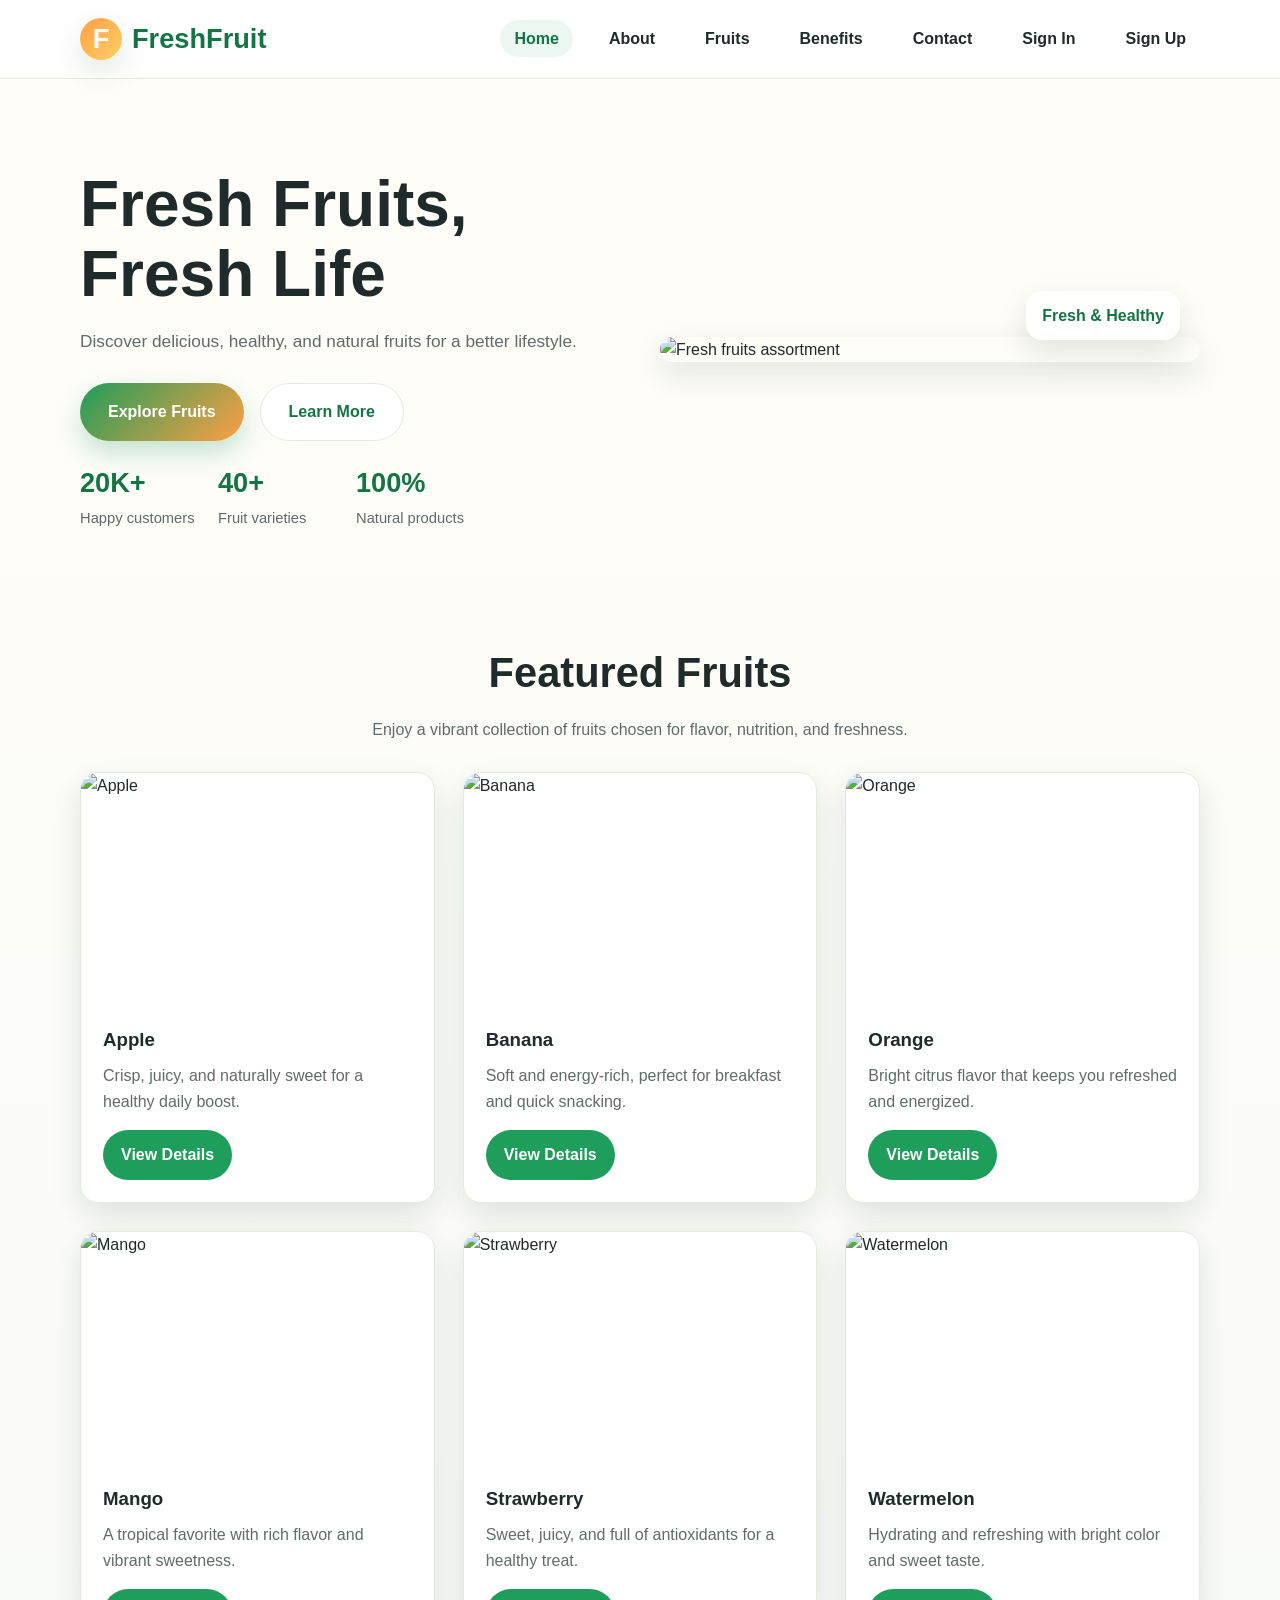
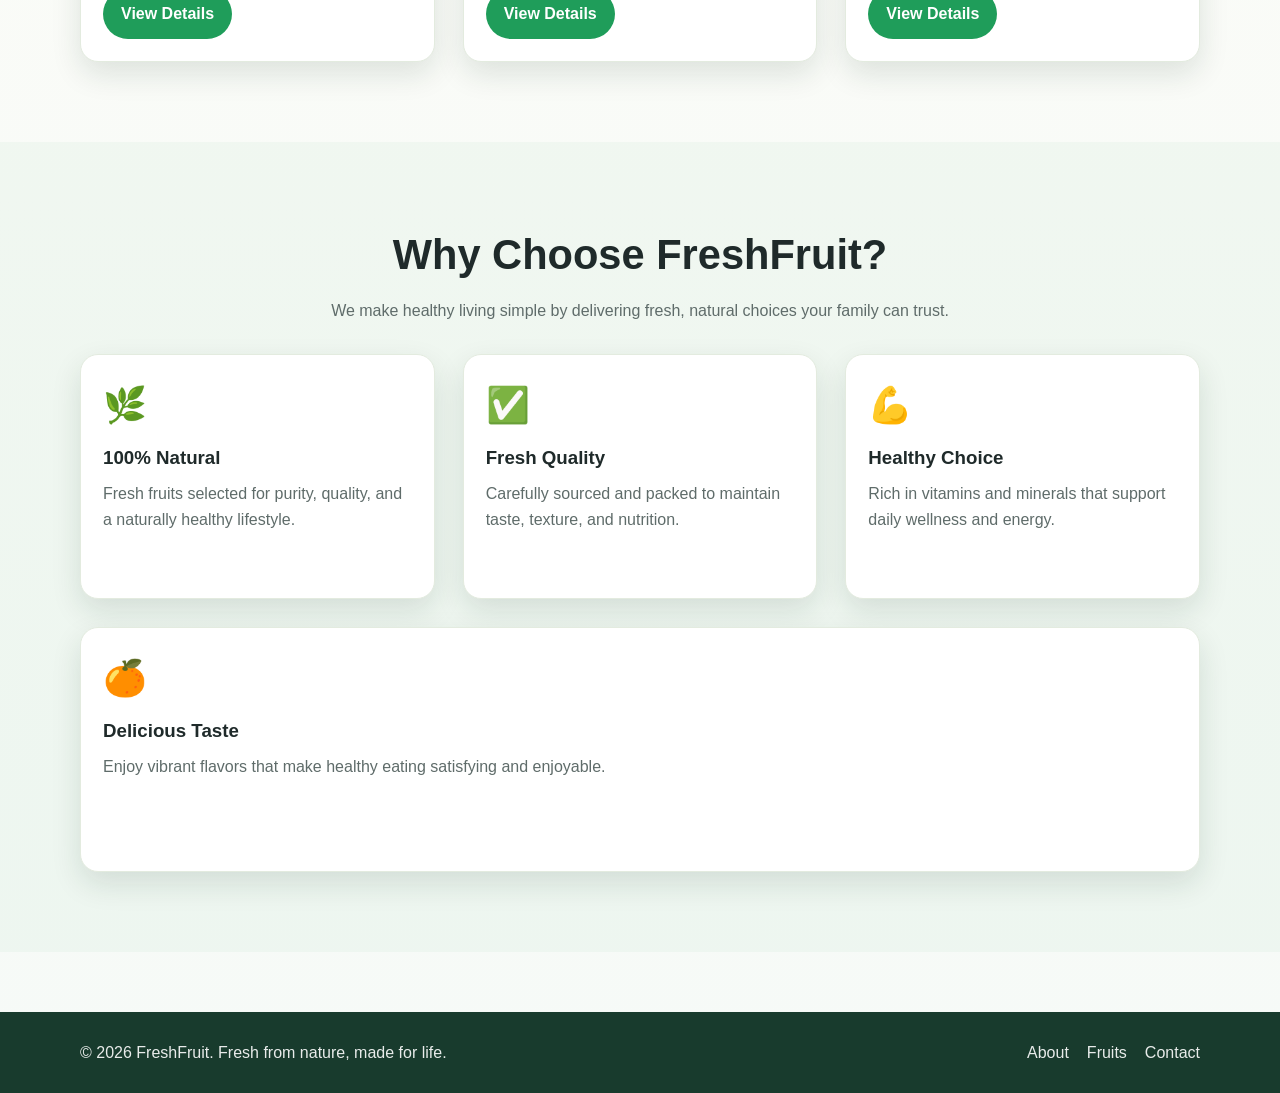
==== index.html @ f2b0e6bc "Feature Group Style Page" ====
<!DOCTYPE html>
<html lang="en">
  <head>
    <meta charset="UTF-8" />
    <meta name="viewport" content="width=device-width, initial-scale=1.0" />
    <title>FreshFruit | Home</title>
    <link rel="stylesheet" href="css/style.css" />
  </head>
  <body>
    <header class="site-header">
      <nav class="navbar container" aria-label="Main navigation">
        <a href="index.html" class="brand" aria-label="FreshFruit home">
          <span class="brand-mark">F</span>
          <span>FreshFruit</span>
        </a>
        <button class="nav-toggle" type="button" aria-label="Toggle navigation">☰</button>
        <ul class="nav-menu">
          <li><a href="index.html">Home</a></li>
          <li><a href="about.html">About</a></li>
          <li><a href="fruits.html">Fruits</a></li>
          <li><a href="benefits.html">Benefits</a></li>
          <li><a href="contact.html">Contact</a></li>
          <li class="auth-logged-out"><a href="signin.html">Sign In</a></li>
          <li class="auth-logged-out"><a href="signup.html">Sign Up</a></li>
          <li class="auth-logged-in hidden"><a href="profile.html">Profile</a></li>
          <li class="auth-logged-in hidden"><button class="nav-signout" type="button">Sign Out</button></li>
        </ul>
      </nav>
    </header>

    <main>
      <section class="hero">
        <div class="container hero-inner">
          <div class="hero-copy">
            <h1>Fresh Fruits, Fresh Life</h1>
            <p>Discover delicious, healthy, and natural fruits for a better lifestyle.</p>
            <div class="hero-actions">
              <a href="fruits.html" class="btn btn-primary">Explore Fruits</a>
              <a href="about.html" class="btn btn-secondary">Learn More</a>
            </div>
            <div class="hero-stats">
              <div class="hero-stat">
                <strong>20K+</strong>
                <span>Happy customers</span>
              </div>
              <div class="hero-stat">
                <strong>40+</strong>
                <span>Fruit varieties</span>
              </div>
              <div class="hero-stat">
                <strong>100%</strong>
                <span>Natural products</span>
              </div>
            </div>
          </div>
          <div class="hero-visual">
            <div class="hero-image">
              <img src="https://images.unsplash.com/photo-1619566636858-adf3ef46400b?auto=format&fit=crop&w=1000&q=80" alt="Fresh fruits assortment" />
              <span class="badge">Fresh &amp; Healthy</span>
            </div>
          </div>
        </div>
      </section>

      <section class="section">
        <div class="container">
          <div class="section-title">
            <h2>Featured Fruits</h2>
            <p>Enjoy a vibrant collection of fruits chosen for flavor, nutrition, and freshness.</p>
          </div>

          <div class="featured-grid">
            <article class="fruit-card">
              <img src="https://images.unsplash.com/photo-1567306226416-28f0efdc88ce?auto=format&fit=crop&w=900&q=80" alt="Apple" />
              <div class="fruit-card-content">
                <h3>Apple</h3>
                <p>Crisp, juicy, and naturally sweet for a healthy daily boost.</p>
                <a class="link-button" href="fruit-details.html?fruit=apple">View Details</a>
              </div>
            </article>

            <article class="fruit-card">
              <img src="https://images.unsplash.com/photo-1571771894821-ce9b6c11b08e?auto=format&fit=crop&w=900&q=80" alt="Banana" />
              <div class="fruit-card-content">
                <h3>Banana</h3>
                <p>Soft and energy-rich, perfect for breakfast and quick snacking.</p>
                <a class="link-button" href="fruit-details.html?fruit=banana">View Details</a>
              </div>
            </article>

            <article class="fruit-card">
              <img src="https://images.unsplash.com/photo-1547514701-42782101795e?auto=format&fit=crop&w=900&q=80" alt="Orange" />
              <div class="fruit-card-content">
                <h3>Orange</h3>
                <p>Bright citrus flavor that keeps you refreshed and energized.</p>
                <a class="link-button" href="fruit-details.html?fruit=orange">View Details</a>
              </div>
            </article>

            <article class="fruit-card">
              <img src="https://images.unsplash.com/photo-1553279768-865429fa0078?auto=format&fit=crop&w=900&q=80" alt="Mango" />
              <div class="fruit-card-content">
                <h3>Mango</h3>
                <p>A tropical favorite with rich flavor and vibrant sweetness.</p>
                <a class="link-button" href="fruit-details.html?fruit=mango">View Details</a>
              </div>
            </article>

            <article class="fruit-card">
              <img src="https://images.unsplash.com/photo-1464965911861-746a04b4bca6?auto=format&fit=crop&w=900&q=80" alt="Strawberry" />
              <div class="fruit-card-content">
                <h3>Strawberry</h3>
                <p>Sweet, juicy, and full of antioxidants for a healthy treat.</p>
                <a class="link-button" href="fruit-details.html?fruit=strawberry">View Details</a>
              </div>
            </article>

            <article class="fruit-card">
              <img src="https://images.unsplash.com/photo-1629084092232-3f8c6a7e8f5b?auto=format&fit=crop&w=900&q=80" alt="Watermelon" />
              <div class="fruit-card-content">
                <h3>Watermelon</h3>
                <p>Hydrating and refreshing with bright color and sweet taste.</p>
                <a class="link-button" href="fruit-details.html?fruit=watermelon">View Details</a>
              </div>
            </article>
          </div>
        </div>
      </section>

      <section class="section" style="background: rgba(31, 157, 90, 0.04);">
        <div class="container">
          <div class="section-title">
            <h2>Why Choose FreshFruit?</h2>
            <p>We make healthy living simple by delivering fresh, natural choices your family can trust.</p>
          </div>

          <div class="feature-cards">
            <article class="feature-card">
              <div class="feature-card-content">
                <div class="feature-icon">🌿</div>
                <h3>100% Natural</h3>
                <p>Fresh fruits selected for purity, quality, and a naturally healthy lifestyle.</p>
              </div>
            </article>

            <article class="feature-card">
              <div class="feature-card-content">
                <div class="feature-icon">✅</div>
                <h3>Fresh Quality</h3>
                <p>Carefully sourced and packed to maintain taste, texture, and nutrition.</p>
              </div>
            </article>

            <article class="feature-card">
              <div class="feature-card-content">
                <div class="feature-icon">💪</div>
                <h3>Healthy Choice</h3>
                <p>Rich in vitamins and minerals that support daily wellness and energy.</p>
              </div>
            </article>

            <article class="feature-card">
              <div class="feature-card-content">
                <div class="feature-icon">🍊</div>
                <h3>Delicious Taste</h3>
                <p>Enjoy vibrant flavors that make healthy eating satisfying and enjoyable.</p>
              </div>
            </article>
          </div>
        </div>
      </section>
    </main>

    <footer class="site-footer">
      <div class="container footer-inner">
        <p>© 2026 FreshFruit. Fresh from nature, made for life.</p>
        <div class="footer-links">
          <a href="about.html">About</a>
          <a href="fruits.html">Fruits</a>
          <a href="contact.html">Contact</a>
        </div>
      </div>
    </footer>

    <script src="js/script.js"></script>
  </body>
</html>
---- css/style.css ----
:root {
  --primary-green: #1f9d5a;
  --primary-green-dark: #147445;
  --secondary-orange: #ff9f43;
  --secondary-yellow: #ffd166;
  --secondary-red: #ef476f;
  --white: #ffffff;
  --light-bg: #f7f9f5;
  --text-dark: #1f2a2a;
  --text-muted: #5f6c6a;
  --border: #e3ebdf;
  --shadow: 0 12px 30px rgba(18, 52, 34, 0.12);
  --radius: 18px;
}

* {
  box-sizing: border-box;
  margin: 0;
  padding: 0;
}

html {
  scroll-behavior: smooth;
}

body {
  font-family: Arial, Helvetica, sans-serif;
  background: linear-gradient(180deg, #fffdf8 0%, #f6faf7 100%);
  color: var(--text-dark);
  line-height: 1.6;
}

a {
  text-decoration: none;
  color: inherit;
}

img {
  max-width: 100%;
  display: block;
}

button,
input,
textarea {
  font: inherit;
}

.container {
  width: min(1120px, calc(100% - 32px));
  margin: 0 auto;
}

.section {
  padding: 80px 0;
}

.section-title {
  text-align: center;
  margin-bottom: 30px;
}

.section-title h2 {
  font-size: clamp(2rem, 4vw, 2.6rem);
  color: var(--text-dark);
  margin-bottom: 10px;
}

.section-title p {
  color: var(--text-muted);
  max-width: 700px;
  margin: 0 auto;
}

.site-header {
  background: rgba(255, 255, 255, 0.95);
  position: sticky;
  top: 0;
  z-index: 1000;
  border-bottom: 1px solid var(--border);
  backdrop-filter: blur(6px);
}

.navbar {
  display: flex;
  align-items: center;
  justify-content: space-between;
  min-height: 78px;
}

.brand {
  display: flex;
  align-items: center;
  gap: 10px;
  font-size: 1.7rem;
  font-weight: 700;
  color: var(--primary-green-dark);
}

.brand-mark {
  width: 42px;
  height: 42px;
  display: flex;
  align-items: center;
  justify-content: center;
  border-radius: 50%;
  background: linear-gradient(135deg, var(--secondary-orange), var(--secondary-yellow));
  color: var(--white);
  box-shadow: var(--shadow);
}

.nav-menu {
  display: flex;
  list-style: none;
  gap: 22px;
  align-items: center;
}

.nav-menu a,
.nav-signout {
  color: var(--text-dark);
  font-weight: 600;
  padding: 10px 14px;
  border-radius: 999px;
  transition: 0.25s ease;
  border: none;
  background: transparent;
  cursor: pointer;
}

.nav-menu a:hover,
.nav-menu a[aria-current="page"],
.nav-signout:hover {
  background: rgba(31, 157, 90, 0.08);
  color: var(--primary-green-dark);
}

.nav-signout {
  display: inline-flex;
  align-items: center;
  justify-content: center;
}

.nav-toggle {
  display: none;
  font-size: 1.7rem;
  background: var(--primary-green);
  color: var(--white);
  border: none;
  width: 42px;
  height: 42px;
  border-radius: 12px;
  cursor: pointer;
}

.hidden {
  display: none !important;
}

.hero {
  padding: 90px 0 30px;
}

.hero-inner {
  display: flex;
  align-items: center;
  justify-content: space-between;
  gap: 40px;
}

.hero-copy,
.hero-visual {
  flex: 1;
}

.hero-copy h1 {
  font-size: clamp(2.4rem, 5vw, 4rem);
  line-height: 1.1;
  margin-bottom: 18px;
  color: var(--text-dark);
}

.hero-copy p {
  font-size: 1.08rem;
  color: var(--text-muted);
  max-width: 600px;
  margin-bottom: 28px;
}

.hero-actions {
  display: flex;
  flex-wrap: wrap;
  gap: 16px;
  margin-bottom: 20px;
}

.btn {
  display: inline-flex;
  justify-content: center;
  align-items: center;
  border: none;
  border-radius: 999px;
  padding: 15px 28px;
  font-weight: 700;
  cursor: pointer;
  transition: transform 0.2s ease, box-shadow 0.2s ease;
}

.btn:hover {
  transform: translateY(-2px);
}

.btn-primary {
  background: linear-gradient(135deg, var(--primary-green), var(--secondary-orange));
  color: var(--white);
  box-shadow: 0 12px 24px rgba(31, 157, 90, 0.25);
}

.btn-secondary {
  background: var(--white);
  color: var(--primary-green-dark);
  border: 1px solid var(--border);
}

.hero-stats {
  display: flex;
  flex-wrap: wrap;
  gap: 18px;
}

.hero-stat {
  min-width: 120px;
}

.hero-stat strong {
  display: block;
  font-size: 1.7rem;
  color: var(--primary-green-dark);
}

.hero-stat span {
  color: var(--text-muted);
  font-size: 0.92rem;
}

.hero-image {
  position: relative;
}

.hero-image img {
  width: 100%;
  max-width: 540px;
  border-radius: 32px;
  object-fit: cover;
  box-shadow: var(--shadow);
}

.badge {
  position: absolute;
  right: 20px;
  bottom: 22px;
  background: rgba(255, 255, 255, 0.9);
  padding: 12px 16px;
  border-radius: 16px;
  box-shadow: var(--shadow);
  font-weight: 700;
  color: var(--primary-green-dark);
}

.featured-grid,
.benefits-grid,
.fruit-grid,
.feature-cards,
.values-grid,
.about-layout,
.profile-grid,
.contact-layout {
  display: flex;
  flex-wrap: wrap;
  gap: 28px;
}

.featured-grid,
.benefits-grid,
.fruit-grid,
.feature-cards,
.values-grid,
.profile-grid,
.contact-layout {
  align-items: stretch;
}

.featured-grid > *,
.benefits-grid > *,
.fruit-grid > *,
.feature-cards > *,
.values-grid > *,
.profile-grid > *,
.contact-layout > * {
  flex: 1 1 260px;
}

.fruit-card,
.feature-card,
.benefit-card,
.value-card,
.profile-card,
.contact-card,
.form-card,
.detail-card {
  background: var(--white);
  border: 1px solid var(--border);
  border-radius: var(--radius);
  box-shadow: var(--shadow);
  overflow: hidden;
  transition: transform 0.2s ease, box-shadow 0.2s ease;
}

.fruit-card:hover,
.feature-card:hover,
.benefit-card:hover,
.value-card:hover,
.profile-card:hover,
.contact-card:hover,
.detail-card:hover {
  transform: translateY(-6px);
  box-shadow: 0 20px 35px rgba(17, 53, 28, 0.12);
}

.fruit-card img,
.feature-card img,
.detail-image img {
  width: 100%;
  height: 220px;
  object-fit: cover;
}

.fruit-card-content,
.feature-card-content,
.benefit-card,
.value-card,
.profile-card,
.contact-card,
.detail-content {
  padding: 22px;
}

.fruit-card h3,
.feature-card h3,
.value-card h3,
.profile-card h3,
.contact-card h3 {
  margin: 10px 0 8px;
}

.meta-line {
  display: flex;
  align-items: center;
  justify-content: space-between;
  gap: 10px;
  margin: 8px 0 12px;
  color: var(--text-muted);
  font-size: 0.93rem;
}

.price-tag {
  background: rgba(31, 157, 90, 0.12);
  color: var(--primary-green-dark);
  padding: 7px 12px;
  border-radius: 999px;
  font-weight: 700;
}

.fruit-card p,
.feature-card p,
.value-card p,
.benefit-card p,
.profile-card p,
.contact-card p {
  color: var(--text-muted);
}

.link-button {
  display: inline-flex;
  align-items: center;
  justify-content: center;
  margin-top: 16px;
  background: var(--primary-green);
  color: var(--white);
  font-weight: 700;
  padding: 12px 18px;
  border-radius: 999px;
  transition: 0.2s ease;
}

.link-button:hover {
  background: var(--primary-green-dark);
}

.page-header {
  background: linear-gradient(135deg, rgba(31, 157, 90, 0.08), rgba(255, 159, 67, 0.08));
  padding: 60px 0 30px;
}

.page-header-inner {
  text-align: center;
}

.page-header h1 {
  font-size: clamp(2.2rem, 5vw, 3.2rem);
  margin-bottom: 12px;
}

.page-header p {
  color: var(--text-muted);
}

.about-layout {
  align-items: center;
}

.about-content,
.about-visual {
  flex: 1 1 420px;
}

.about-image {
  border-radius: 24px;
  overflow: hidden;
  box-shadow: var(--shadow);
}

.about-image img {
  width: 100%;
  height: 100%;
  min-height: 420px;
  object-fit: cover;
}

.mission-box {
  background: linear-gradient(135deg, rgba(31, 157, 90, 0.07), rgba(255, 209, 102, 0.14));
  border: 1px solid var(--border);
  border-radius: var(--radius);
  padding: 26px;
  margin: 18px 0;
}

.mission-box h3 {
  margin-bottom: 8px;
}

.fruit-tools {
  display: flex;
  justify-content: space-between;
  align-items: center;
  gap: 18px;
  margin: 30px 0 24px;
  flex-wrap: wrap;
}

.search-box {
  flex: 1 1 300px;
}

.search-box input {
  width: 100%;
  padding: 16px 18px;
  border: 1px solid var(--border);
  border-radius: 999px;
  background: var(--white);
  box-shadow: 0 7px 18px rgba(18, 52, 34, 0.04);
}

.filter-summary {
  color: var(--text-muted);
  font-weight: 600;
}

.empty-state {
  flex: 1 1 100%;
  padding: 48px 24px;
  text-align: center;
  background: rgba(255, 255, 255, 0.72);
  border: 1px dashed var(--border);
  border-radius: var(--radius);
}

.empty-state h2 {
  margin-bottom: 8px;
  color: var(--primary-green-dark);
}

.empty-state p {
  color: var(--text-muted);
}

.detail-layout {
  display: flex;
  flex-wrap: wrap;
  gap: 30px;
  align-items: stretch;
  margin-top: 30px;
}

.detail-image {
  flex: 1 1 420px;
}

.detail-card {
  flex: 1 1 420px;
}

.detail-meta {
  display: flex;
  flex-wrap: wrap;
  gap: 10px;
  margin: 18px 0;
}

.detail-badge {
  background: rgba(255, 159, 67, 0.12);
  color: #b85a00;
  padding: 8px 12px;
  border-radius: 999px;
  font-weight: 700;
}

.info-list {
  list-style: none;
  margin-top: 18px;
}

.info-list li {
  padding: 10px 0;
  border-bottom: 1px solid var(--border);
  color: var(--text-muted);
}

.feature-card,
.benefit-card,
.value-card {
  min-height: 245px;
}

.benefit-icon,
.value-icon,
.feature-icon {
  font-size: 2.2rem;
  margin-bottom: 10px;
}

.form-card {
  padding: 28px;
  max-width: 700px;
  margin: 0 auto;
}

.form-group {
  margin-bottom: 18px;
}

.form-group label {
  display: block;
  margin-bottom: 8px;
  font-weight: 700;
}

.form-group input,
.form-group textarea {
  width: 100%;
  padding: 14px 16px;
  border: 1px solid var(--border);
  border-radius: 12px;
  background: #fff;
}

.form-group textarea {
  min-height: 140px;
  resize: vertical;
}

.form-actions {
  display: flex;
  justify-content: space-between;
  align-items: center;
  gap: 12px;
  flex-wrap: wrap;
}

.form-note,
.inline-note {
  color: var(--text-muted);
  font-size: 0.95rem;
}

.auth-layout {
  min-height: 80vh;
  display: flex;
  align-items: center;
  justify-content: center;
  padding: 60px 0;
}

.auth-form {
  width: min(520px, 100%);
}

.checkbox-row {
  display: flex;
  align-items: center;
  gap: 10px;
  margin-bottom: 18px;
  color: var(--text-muted);
}

.checkbox-row input {
  width: 18px;
  height: 18px;
}

.forgot-link {
  color: var(--primary-green-dark);
  font-weight: 700;
}

.alert {
  display: none;
  margin-top: 16px;
  padding: 12px 16px;
  border-radius: 12px;
  font-weight: 600;
}

.alert.show {
  display: block;
}

.alert.error {
  background: rgba(239, 71, 111, 0.1);
  color: #b21e4a;
  border: 1px solid rgba(239, 71, 111, 0.2);
}

.alert.success {
  background: rgba(31, 157, 90, 0.1);
  color: #0f6d3c;
  border: 1px solid rgba(31, 157, 90, 0.2);
}

.toast {
  position: fixed;
  right: 20px;
  bottom: 20px;
  background: var(--primary-green-dark);
  color: var(--white);
  padding: 14px 18px;
  border-radius: 12px;
  box-shadow: var(--shadow);
  opacity: 0;
  transform: translateY(12px);
  transition: all 0.25s ease;
  z-index: 2000;
}

.toast.show {
  opacity: 1;
  transform: translateY(0);
}

.profile-header {
  margin-bottom: 18px;
}

.profile-avatar {
  width: 110px;
  height: 110px;
  border-radius: 50%;
  background: linear-gradient(135deg, var(--primary-green), var(--secondary-yellow));
  display: flex;
  align-items: center;
  justify-content: center;
  color: var(--white);
  font-size: 2.5rem;
  font-weight: 700;
  margin: 0 auto 18px;
}

.profile-status {
  display: inline-block;
  background: rgba(31, 157, 90, 0.12);
  color: var(--primary-green-dark);
  padding: 8px 12px;
  border-radius: 999px;
  font-weight: 700;
}

.site-footer {
  background: #183b2d;
  color: rgba(255, 255, 255, 0.9);
  padding: 28px 0;
  margin-top: 60px;
}

.footer-inner {
  display: flex;
  justify-content: space-between;
  align-items: center;
  gap: 20px;
  flex-wrap: wrap;
}

.footer-links {
  display: flex;
  flex-wrap: wrap;
  gap: 18px;
}

@media (max-width: 860px) {
  .nav-toggle {
    display: inline-flex;
    align-items: center;
    justify-content: center;
  }

  .nav-menu {
    position: absolute;
    left: 16px;
    right: 16px;
    top: 78px;
    display: none;
    flex-direction: column;
    align-items: flex-start;
    background: rgba(255, 255, 255, 0.98);
    border: 1px solid var(--border);
    border-radius: 18px;
    padding: 18px;
    box-shadow: var(--shadow);
  }

  .nav-menu.open {
    display: flex;
  }

  .hero-inner,
  .about-layout,
  .detail-layout {
    flex-direction: column;
  }
}

@media (max-width: 560px) {
  .section {
    padding: 64px 0;
  }

  .btn {
    width: 100%;
  }

  .hero-actions,
  .form-actions,
  .footer-inner {
    flex-direction: column;
    align-items: stretch;
  }

  .fruit-card img {
    height: 200px;
  }
}
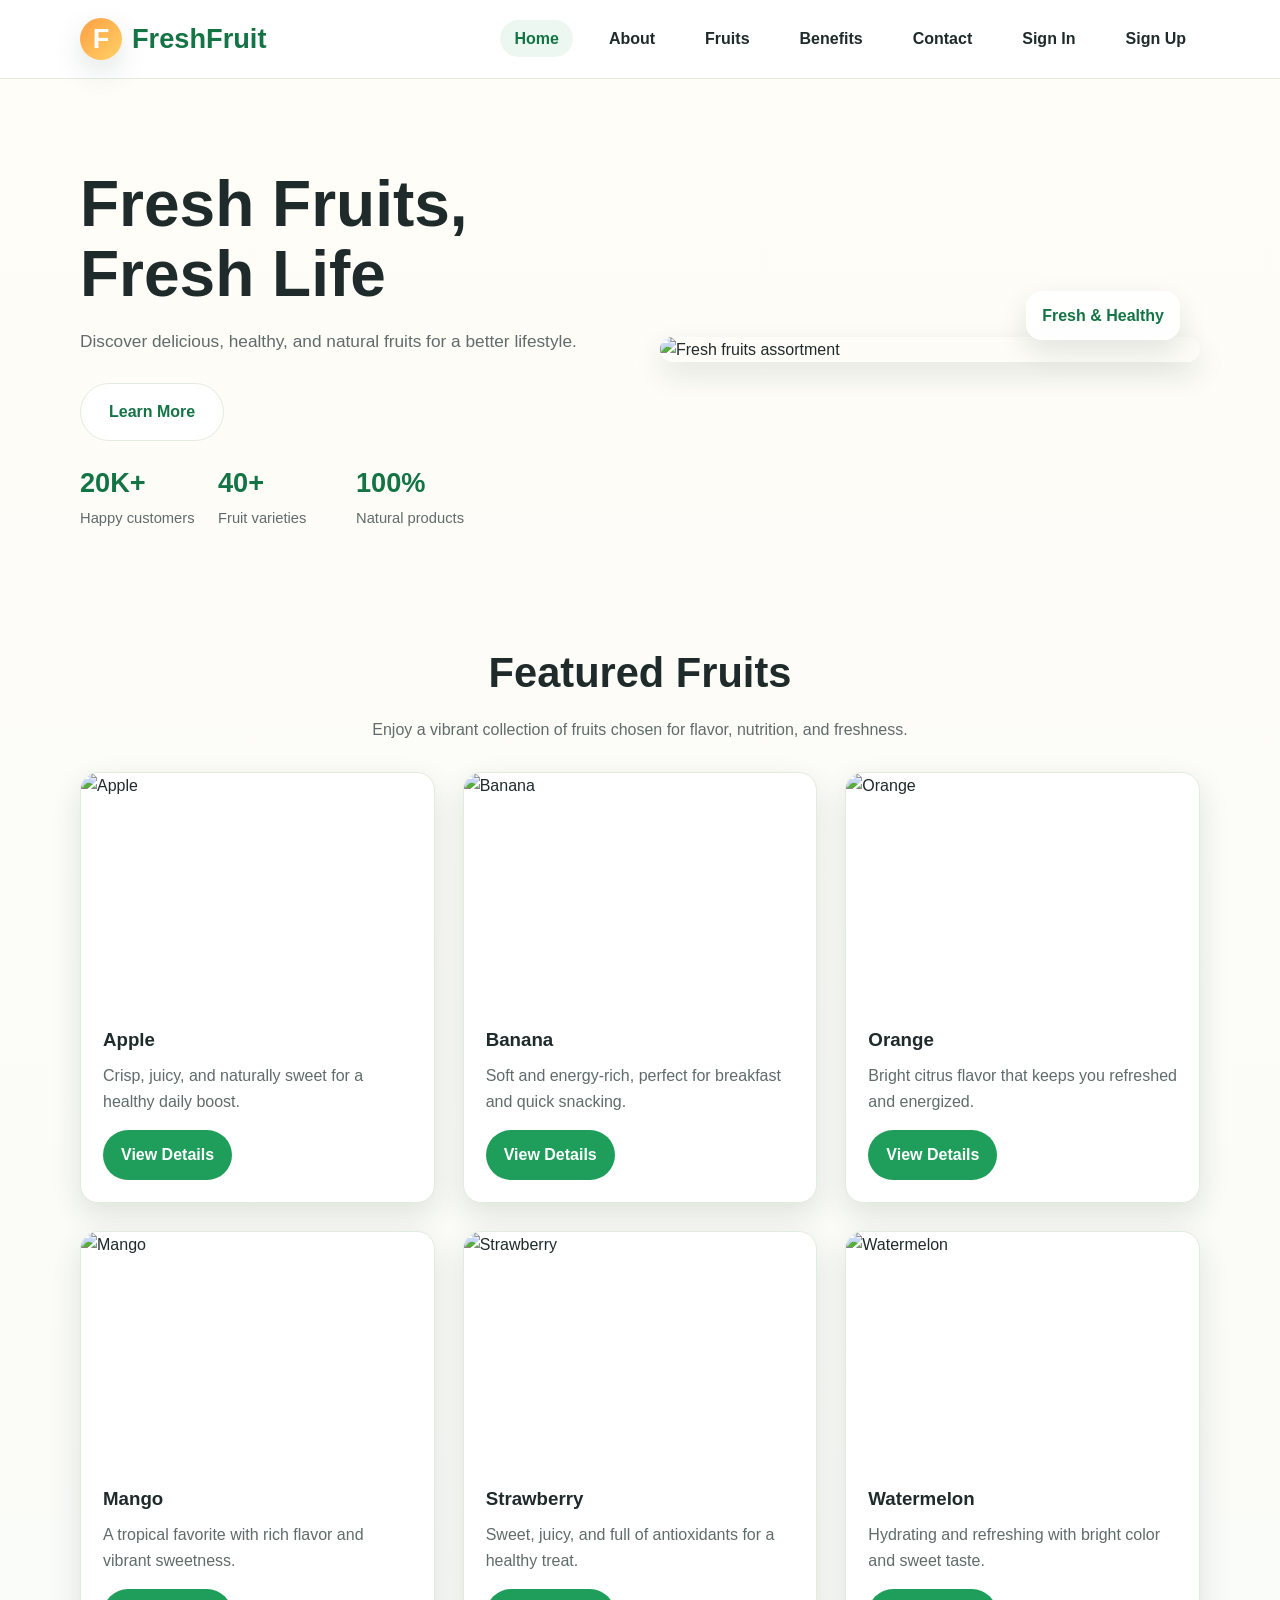
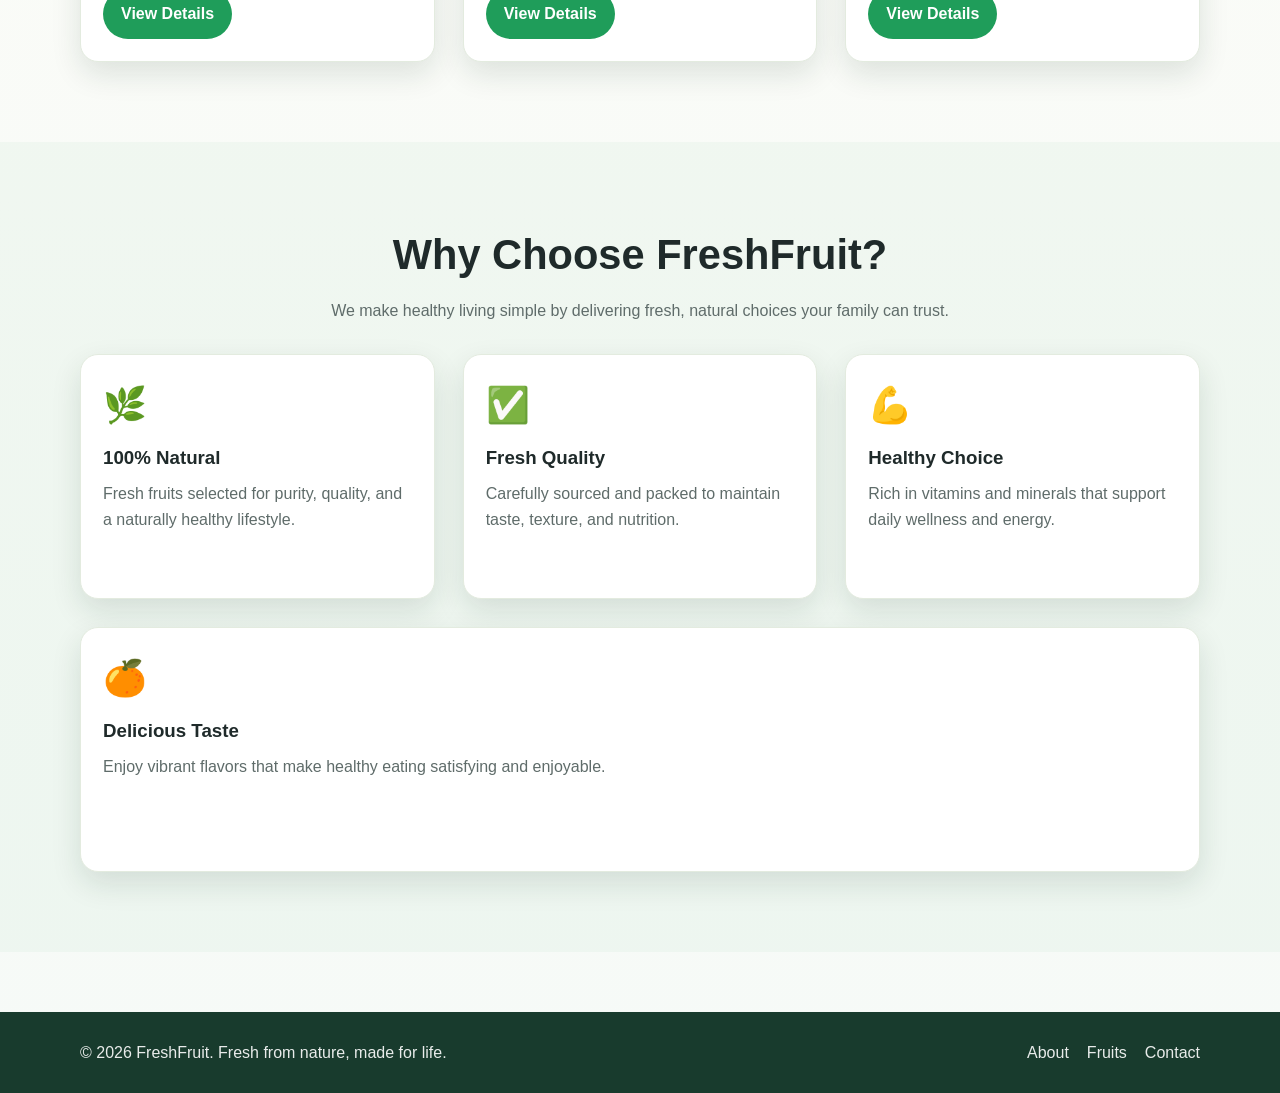
==== commit 7361c470: "Delete Code Test" ====
--- a/index.html
+++ b/index.html
@@ -35,7 +35,6 @@
             <h1>Fresh Fruits, Fresh Life</h1>
             <p>Discover delicious, healthy, and natural fruits for a better lifestyle.</p>
             <div class="hero-actions">
-              <a href="fruits.html" class="btn btn-primary">Explore Fruits</a>
               <a href="about.html" class="btn btn-secondary">Learn More</a>
             </div>
             <div class="hero-stats">
